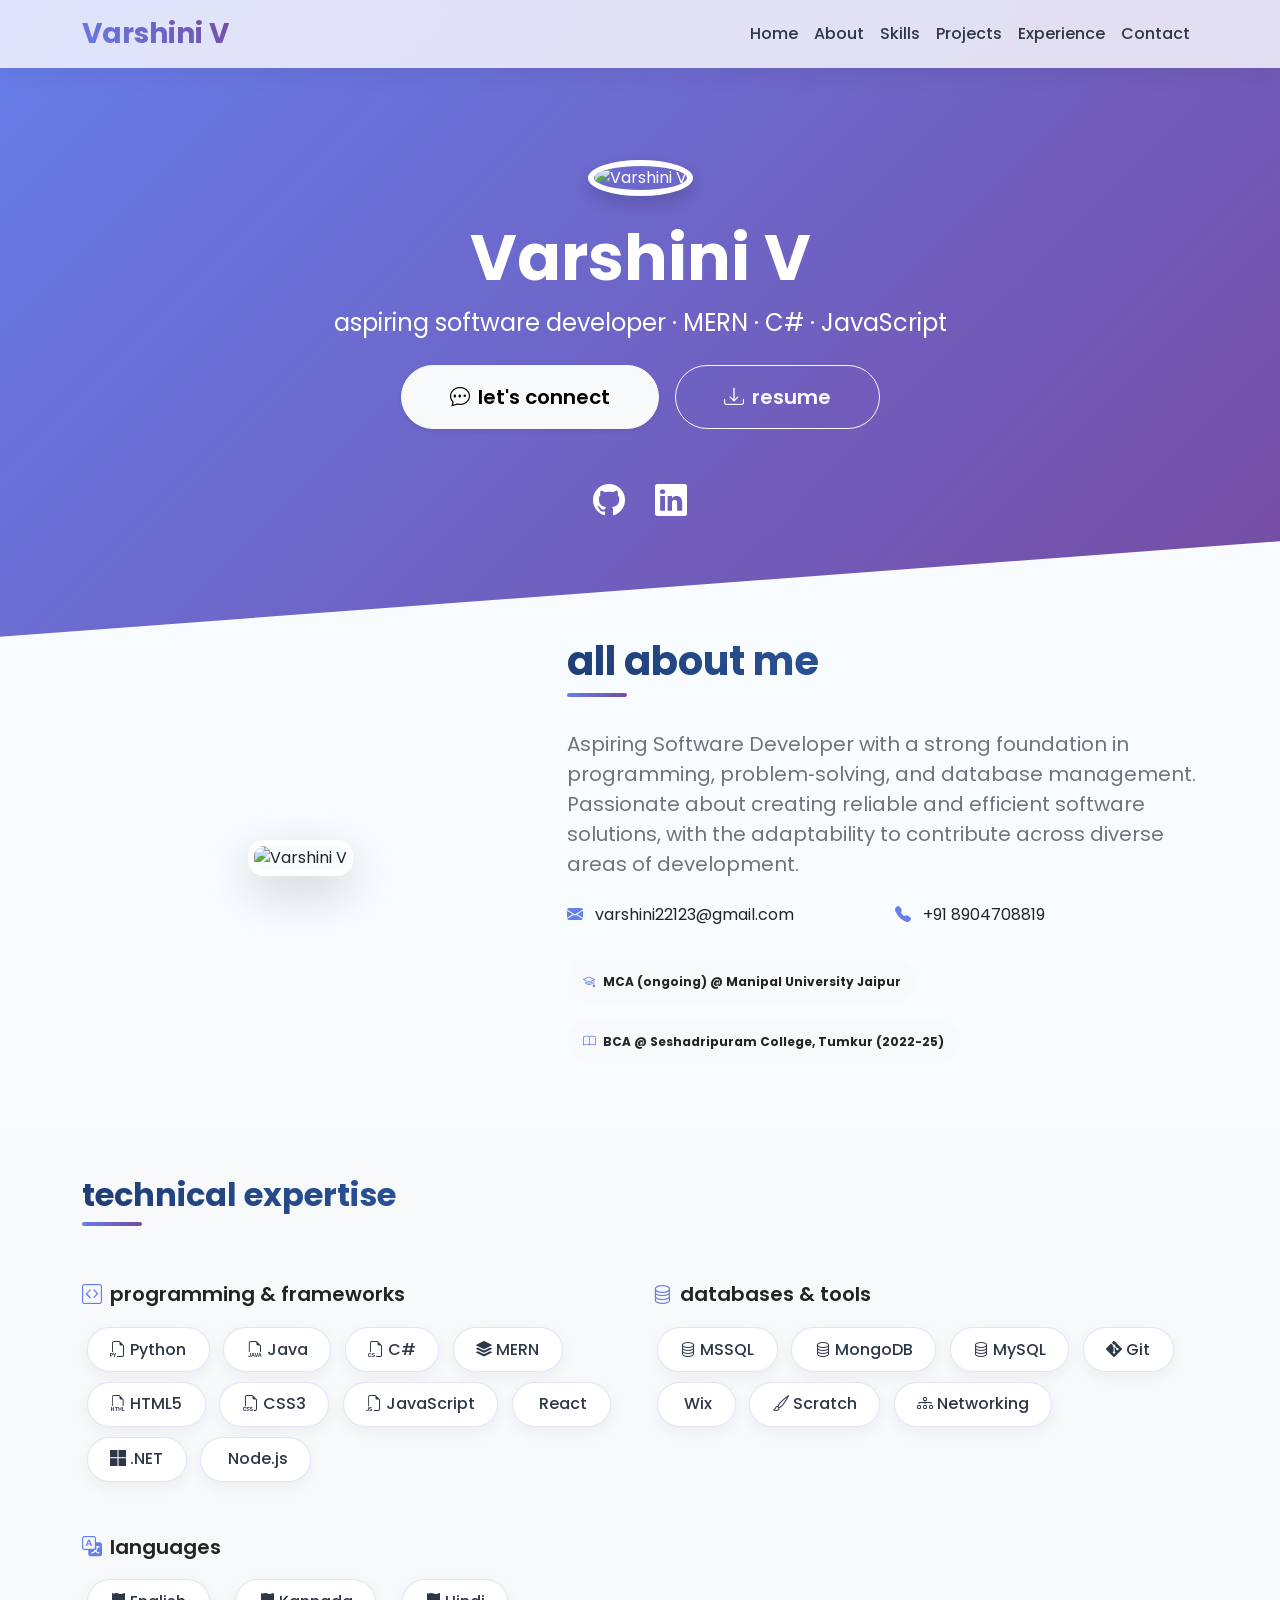
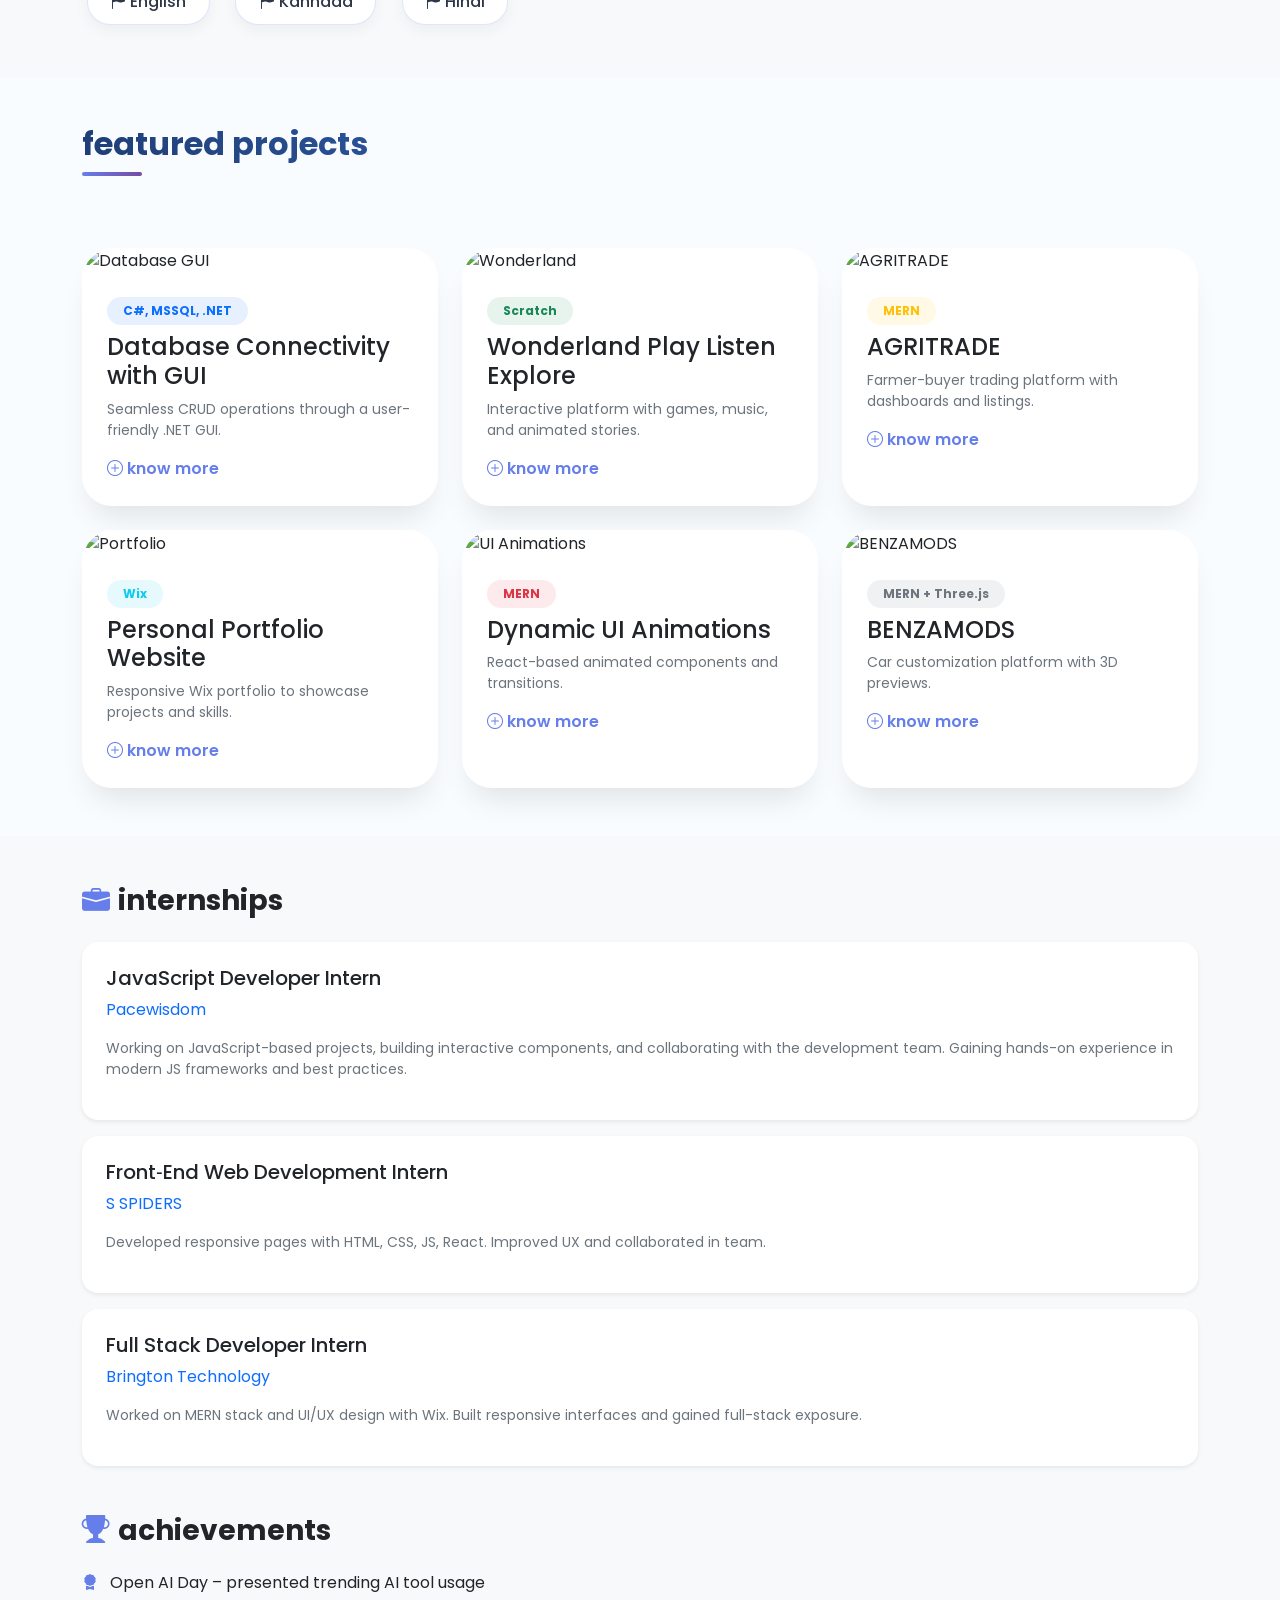
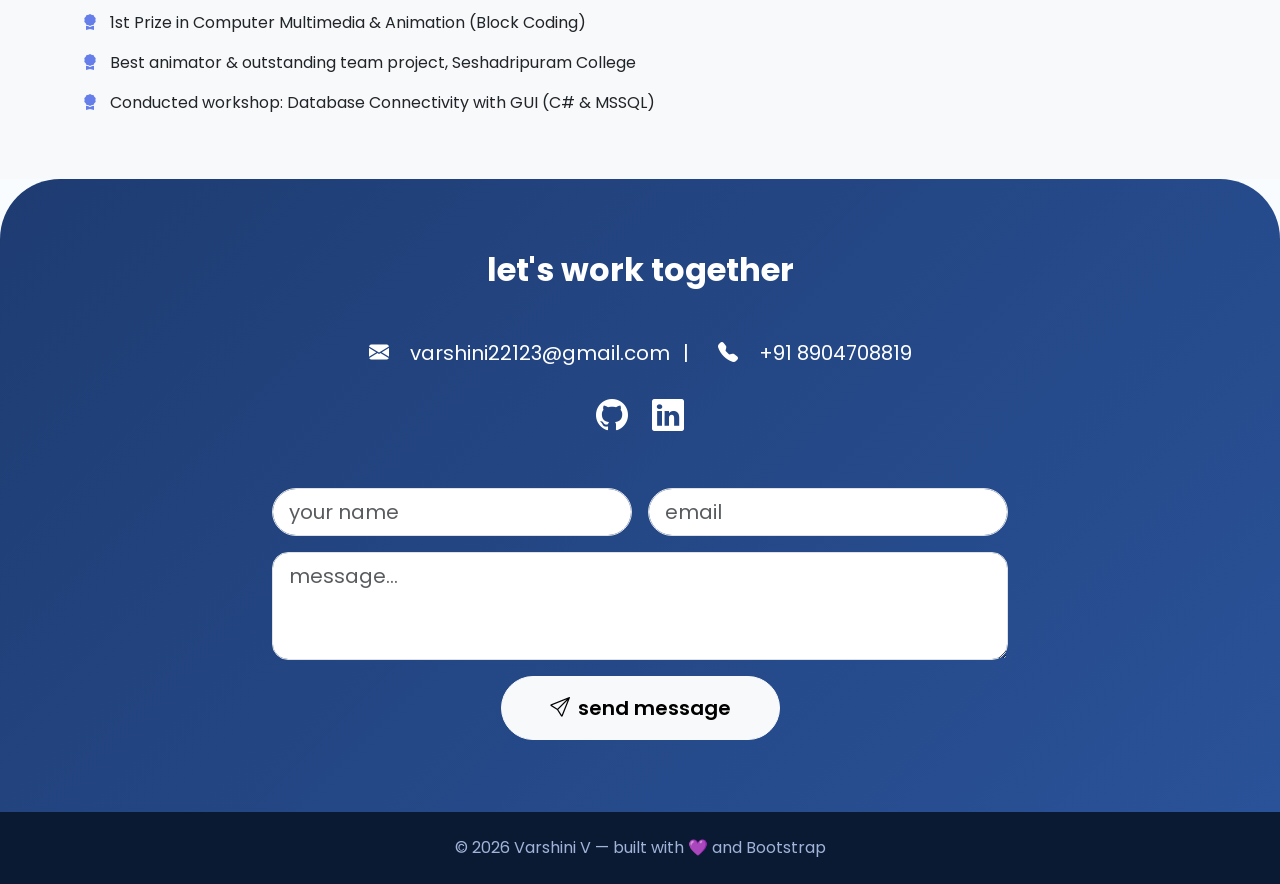
==== index.html @ 016126d6 "Added full portfolio project" ====
<!DOCTYPE html>
<html lang="en">
<head>
  <meta charset="UTF-8">
  <meta name="viewport" content="width=device-width, initial-scale=1.0">
  <title>Varshini V · developer portfolio</title>
  <!-- Bootstrap 5 + Icons -->
  <link href="https://cdn.jsdelivr.net/npm/bootstrap@5.3.2/dist/css/bootstrap.min.css" rel="stylesheet">
  <link rel="stylesheet" href="https://cdn.jsdelivr.net/npm/bootstrap-icons@1.11.3/font/bootstrap-icons.min.css">
  <!-- Google Font -->
  <link href="https://fonts.googleapis.com/css2?family=Poppins:wght@300;400;500;600;700&display=swap" rel="stylesheet">
  <!-- Custom CSS -->
  <link rel="stylesheet" href="css/style.css">
</head>
<body>

  <!-- Section containers (will be filled by script) -->
  <div id="navbar-container"></div>
  <div id="hero-container"></div>
  <div id="about-container"></div>
  <div id="skills-container"></div>
  <div id="projects-container"></div>
  <div id="experience-container"></div>
  <div id="contact-container"></div>

  <!-- Footer (static, or can be separate) -->
  <footer class="footer py-4 text-center">
    <div class="container">
      <p class="mb-0">© 2026 Varshini V — built with 💜 and Bootstrap</p>
    </div>
  </footer>

  <!-- Bootstrap JS + Popper -->
  <script src="https://cdn.jsdelivr.net/npm/bootstrap@5.3.2/dist/js/bootstrap.bundle.min.js"></script>
  <!-- jsPDF -->
  <script src="https://cdnjs.cloudflare.com/ajax/libs/jspdf/2.5.1/jspdf.umd.min.js"></script>
  <!-- Custom JS (loader + functionality) -->
  <script src="js/script.js"></script>
</body>
</html>
---- css/style.css ----
* {
  font-family: 'Poppins', sans-serif;
  margin: 0;
  padding: 0;
  box-sizing: border-box;
}

body {
  background: #f9fcff;
  scroll-behavior: smooth;
}

.hero-gradient {
  background: linear-gradient(135deg, #667eea 0%, #764ba2 100%);
  color: white;
  padding: 5rem 0 7rem 0;
  clip-path: polygon(0 0, 100% 0, 100% 85%, 0 100%);
  margin-bottom: -3rem;
}

.navbar {
  background: rgba(255, 255, 255, 0.8) !important;
  backdrop-filter: blur(10px);
  box-shadow: 0 8px 20px rgba(0,0,0,0.05);
}

.navbar-brand {
  font-weight: 700;
  background: linear-gradient(45deg, #667eea, #764ba2);
  -webkit-background-clip: text;
  -webkit-text-fill-color: transparent;
}

.nav-link {
  font-weight: 500;
  color: #2d3748;
  transition: 0.2s;
}

.nav-link:hover {
  color: #667eea;
}

.profile-img {
  width: 260px;
  height: 260px;
  object-fit: cover;
  border: 6px solid white;
  box-shadow: 0 20px 40px rgba(0,0,0,0.2);
  transition: transform 0.3s ease;
}

.profile-img:hover {
  transform: scale(1.03) rotate(2deg);
}

.section-title {
  font-weight: 700;
  background: linear-gradient(45deg, #1e3c72, #2a5298);
  -webkit-background-clip: text;
  -webkit-text-fill-color: transparent;
  display: inline-block;
  margin-bottom: 2rem;
  position: relative;
}

.section-title::after {
  content: '';
  display: block;
  width: 60px;
  height: 4px;
  background: linear-gradient(90deg, #667eea, #764ba2);
  border-radius: 2px;
  margin-top: 8px;
}

.skill-pill {
  background: white;
  color: #2d3748;
  padding: 0.6rem 1.4rem;
  border-radius: 60px;
  font-weight: 500;
  box-shadow: 0 5px 15px rgba(0,0,0,0.05);
  display: inline-block;
  margin: 0.3rem;
  border: 1px solid rgba(102, 126, 234, 0.2);
  transition: all 0.2s;
}

.skill-pill:hover {
  background: #667eea;
  color: white;
  transform: translateY(-3px);
  box-shadow: 0 12px 20px -10px #667eea;
}

.project-card {
  background: white;
  border-radius: 30px;
  overflow: hidden;
  box-shadow: 0 20px 30px -10px rgba(0,0,0,0.1);
  transition: 0.25s;
  height: 100%;
  border: 1px solid rgba(255,255,255,0.5);
}

.project-card:hover {
  transform: translateY(-12px);
  box-shadow: 0 30px 40px -12px #667eea80;
}

.project-img {
  width: 100%;
  height: 180px;
  object-fit: cover;
}

.know-more-btn {
  background: none;
  border: none;
  color: #667eea;
  font-weight: 600;
  padding: 0;
  cursor: pointer;
  transition: 0.2s;
}

.know-more-btn:hover {
  color: #764ba2;
  text-decoration: underline;
}

.btn-download {
  background: linear-gradient(45deg, #667eea, #764ba2);
  border: none;
  color: white;
  border-radius: 50px;
  padding: 0.7rem 2rem;
  font-weight: 600;
  box-shadow: 0 8px 20px rgba(102,126,234,0.4);
  transition: 0.2s;
}

.btn-download:hover {
  transform: scale(1.05);
  box-shadow: 0 12px 28px rgba(102,126,234,0.6);
  color: white;
}

.social-icon {
  font-size: 2rem;
  color: white;
  margin: 0 0.8rem;
  transition: 0.2s;
  display: inline-block;
}

.social-icon:hover {
  transform: translateY(-5px);
  color: #ffd700;
}

.contact-section {
  background: linear-gradient(135deg, #1e3c72, #2a5298);
  color: white;
  border-radius: 60px 60px 0 0;
}

.footer {
  background: #0b1a33;
  color: #a0b3d9;
}

.modal-content {
  border-radius: 30px;
  border: none;
  box-shadow: 0 30px 60px rgba(0,0,0,0.3);
}

.modal-header {
  border-bottom: none;
  background: linear-gradient(135deg, #667eea, #764ba2);
  color: white;
  border-radius: 30px 30px 0 0;
}

.tech-badge {
  background: #e9ecef;
  padding: 0.4rem 1rem;
  border-radius: 40px;
  font-size: 0.8rem;
  font-weight: 500;
  margin-right: 0.5rem;
  margin-bottom: 0.5rem;
  display: inline-block;
}

/* Responsive adjustments */
@media (max-width: 768px) {
  .profile-img {
    width: 200px;
    height: 200px;
  }
  .hero-gradient {
    padding: 4rem 0 6rem 0;
    clip-path: polygon(0 0, 100% 0, 100% 90%, 0 100%);
  }
}
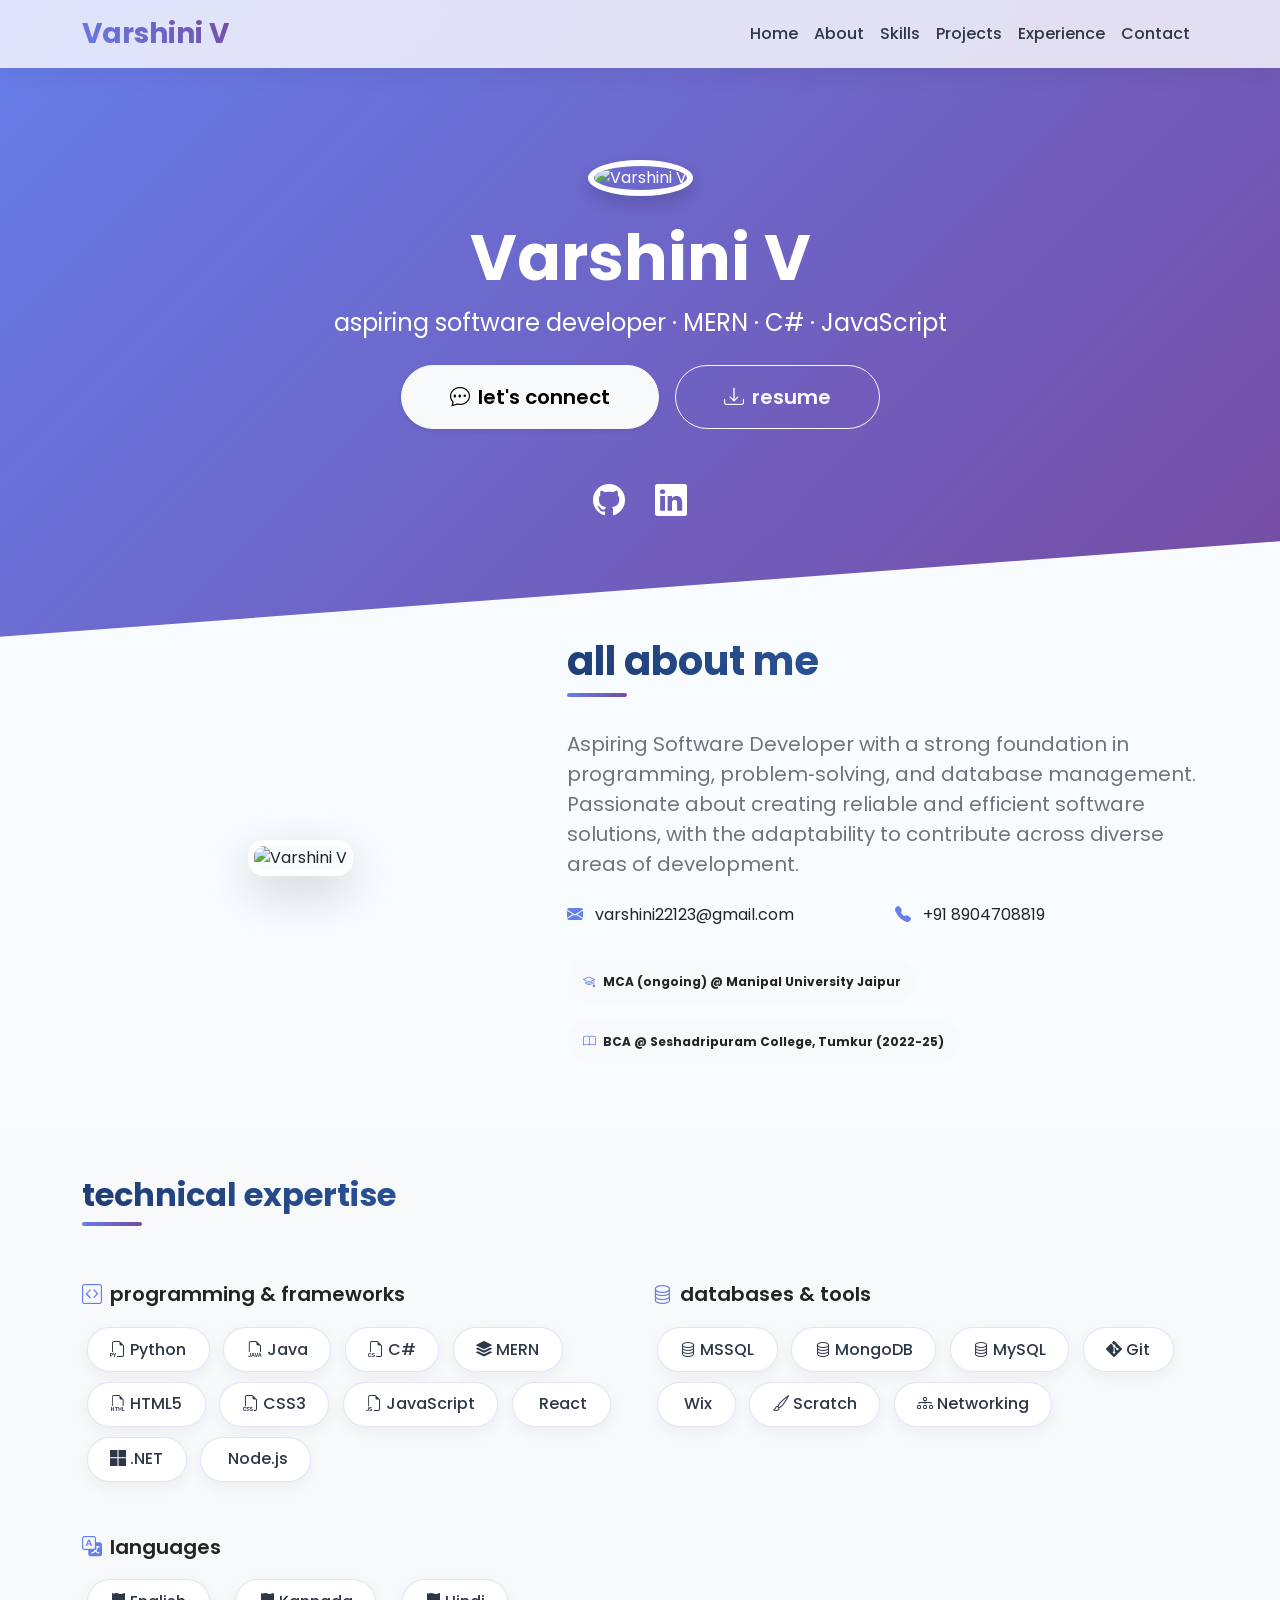
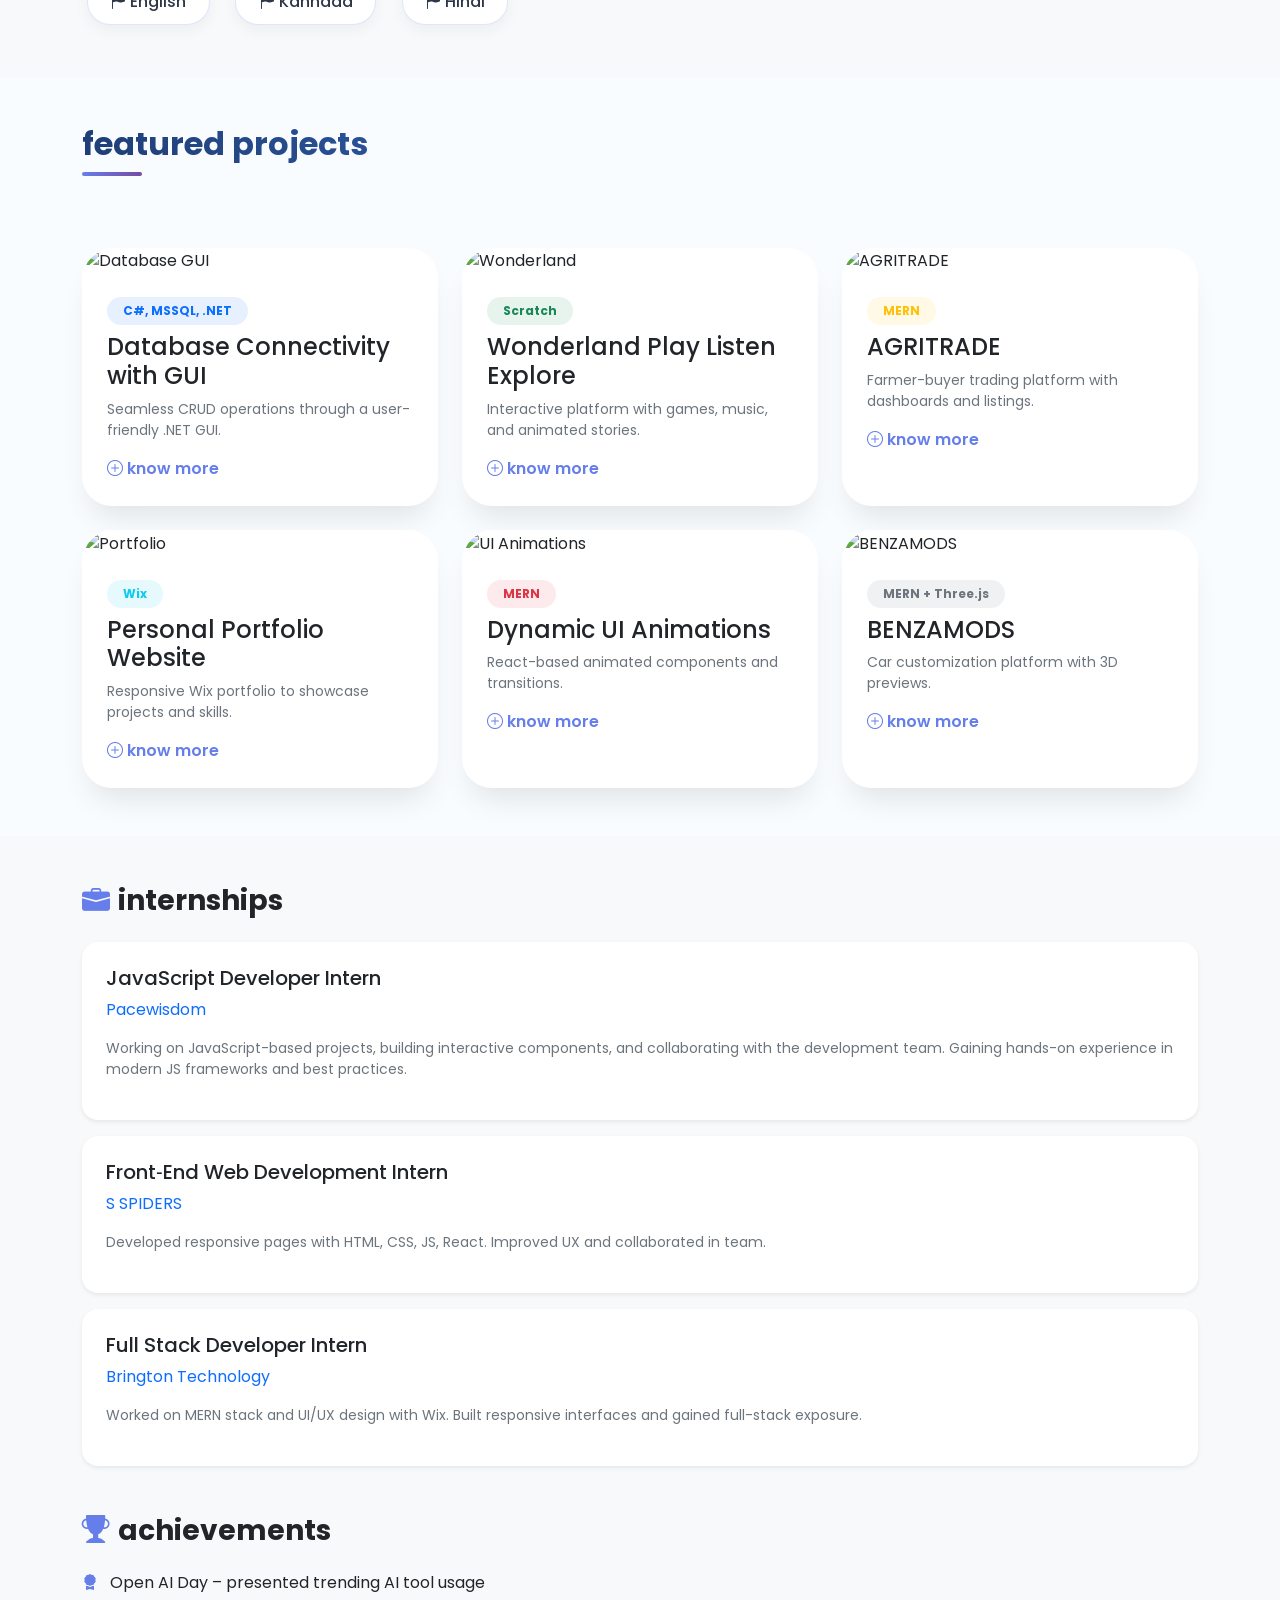
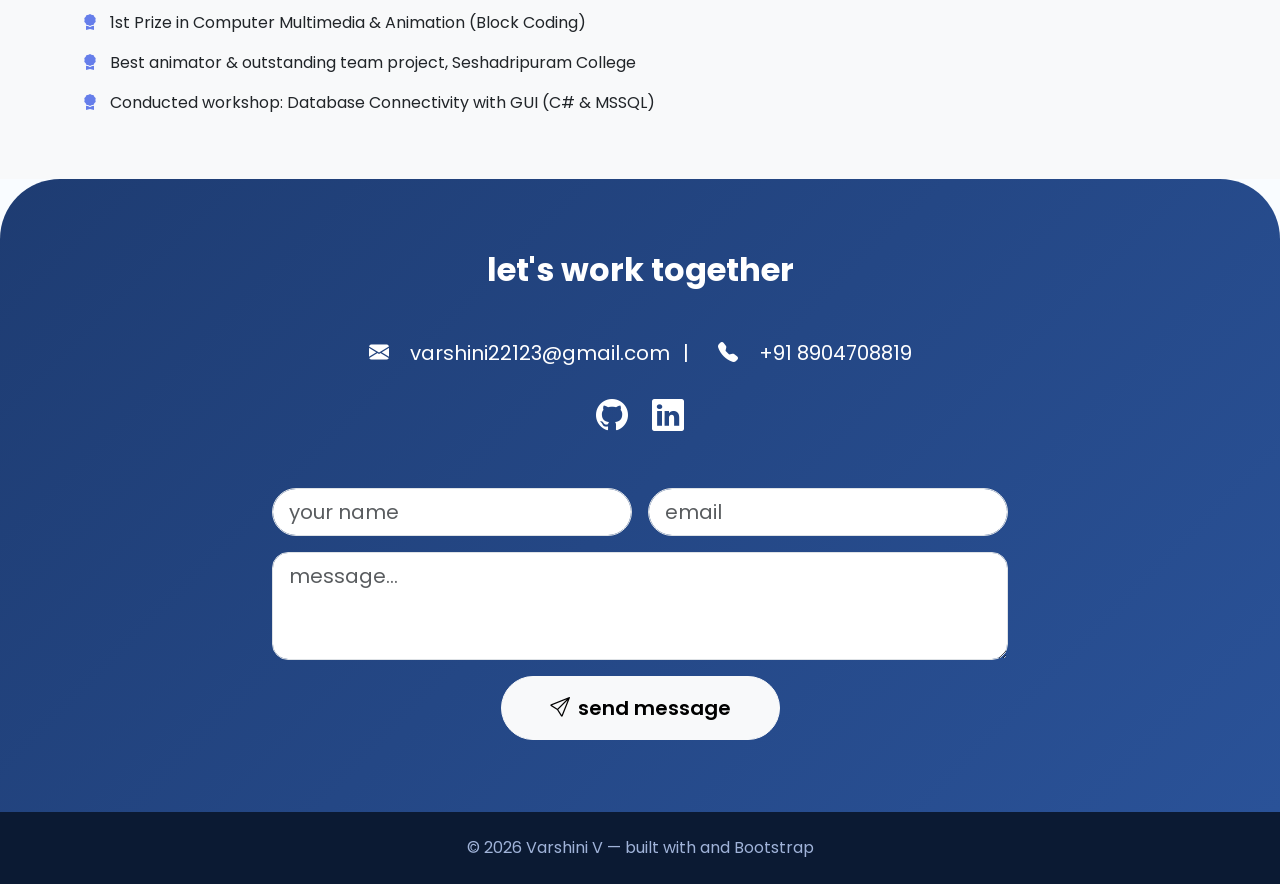
==== commit c5f083a0: "Initial portfolio upload" ====
--- a/index.html
+++ b/index.html
@@ -4,17 +4,17 @@
   <meta charset="UTF-8">
   <meta name="viewport" content="width=device-width, initial-scale=1.0">
   <title>Varshini V · developer portfolio</title>
-  <!-- Bootstrap 5 + Icons -->
+  
   <link href="https://cdn.jsdelivr.net/npm/bootstrap@5.3.2/dist/css/bootstrap.min.css" rel="stylesheet">
   <link rel="stylesheet" href="https://cdn.jsdelivr.net/npm/bootstrap-icons@1.11.3/font/bootstrap-icons.min.css">
-  <!-- Google Font -->
+  
   <link href="https://fonts.googleapis.com/css2?family=Poppins:wght@300;400;500;600;700&display=swap" rel="stylesheet">
-  <!-- Custom CSS -->
+  
   <link rel="stylesheet" href="css/style.css">
 </head>
 <body>
 
-  <!-- Section containers (will be filled by script) -->
+  
   <div id="navbar-container"></div>
   <div id="hero-container"></div>
   <div id="about-container"></div>
@@ -23,10 +23,10 @@
   <div id="experience-container"></div>
   <div id="contact-container"></div>
 
-  <!-- Footer (static, or can be separate) -->
+  
   <footer class="footer py-4 text-center">
     <div class="container">
-      <p class="mb-0">© 2026 Varshini V — built with 💜 and Bootstrap</p>
+      <p class="mb-0">© 2026 Varshini V — built with  and Bootstrap</p>
     </div>
   </footer>
 
